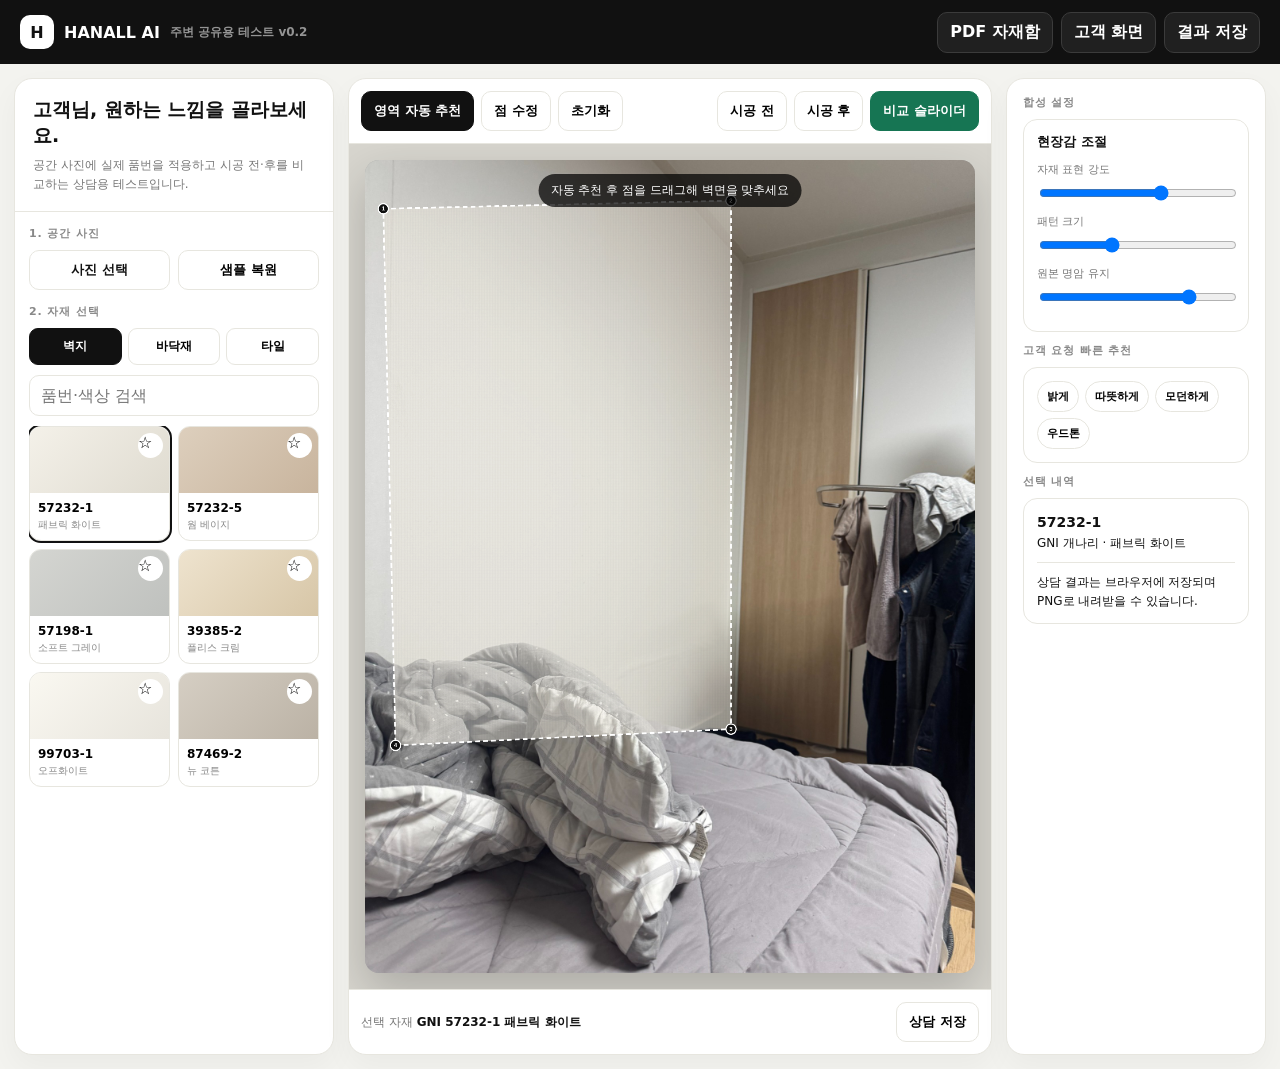
==== index.html @ 9198818e "Add files via upload" ====
<!doctype html>
<html lang="ko">
<head>
<meta charset="utf-8"><meta name="viewport" content="width=device-width,initial-scale=1,viewport-fit=cover">
<title>HANALL AI 상담 시뮬레이터 v0.2</title>
<style>
:root{--bg:#f3f3ef;--panel:#fff;--ink:#111;--muted:#777;--line:#e7e6df;--accent:#171717;--green:#167553;--soft:#f8f7f3}
*{box-sizing:border-box}body{margin:0;font-family:Pretendard,"Noto Sans KR",system-ui,sans-serif;background:var(--bg);color:var(--ink)}button,input,select{font:inherit}button{cursor:pointer}
.app{min-height:100vh;display:grid;grid-template-rows:64px 1fr}.top{height:64px;background:#111;color:#fff;display:flex;align-items:center;justify-content:space-between;padding:0 20px}.brand{display:flex;align-items:center;gap:10px;font-weight:900}.logo{width:34px;height:34px;border-radius:10px;background:#fff;color:#111;display:grid;place-items:center}.ver{opacity:.55;font-size:12px;font-weight:600}.top-actions{display:flex;gap:8px}.top button{border:1px solid #3b3b3b;background:#202020;color:#fff;border-radius:10px;padding:9px 12px;font-weight:700}
.layout{display:grid;grid-template-columns:320px minmax(0,1fr) 260px;gap:14px;padding:14px;min-height:0}.panel{background:#fff;border:1px solid var(--line);border-radius:18px;overflow:hidden;box-shadow:0 12px 30px rgba(0,0,0,.04)}
.left{display:flex;flex-direction:column}.intro{padding:18px;border-bottom:1px solid var(--line)}h1{font-size:19px;margin:0 0 7px}.intro p{font-size:12px;line-height:1.55;color:var(--muted);margin:0}.section{padding:14px}.label{font-size:11px;font-weight:900;letter-spacing:.08em;color:#888;margin-bottom:9px}.upload{display:flex;gap:8px}.btn{border:1px solid var(--line);background:#fff;border-radius:10px;padding:10px 12px;font-weight:800;font-size:13px}.btn.primary{background:#111;color:#fff;border-color:#111}.btn.green{background:var(--green);color:#fff;border-color:var(--green)}.upload .btn{flex:1;text-align:center}.tabs{display:grid;grid-template-columns:repeat(3,1fr);gap:6px}.tab{border:1px solid var(--line);background:#fff;border-radius:9px;padding:9px 4px;font-size:12px;font-weight:900}.tab.active{background:#111;color:#fff;border-color:#111}.search{width:100%;border:1px solid var(--line);padding:10px 11px;border-radius:10px;margin:10px 0}.products{display:grid;grid-template-columns:1fr 1fr;gap:8px;overflow:auto;max-height:calc(100vh - 340px)}.product{border:1px solid var(--line);border-radius:12px;overflow:hidden;background:#fff;text-align:left;padding:0}.product.active{outline:2px solid #111}.swatch{height:66px;background-size:cover}.meta{padding:8px}.meta b{display:block;font-size:12px}.meta small{display:block;color:#888;font-size:10px;margin-top:3px}.fav{position:absolute;right:6px;top:6px;background:#fff;border:0;border-radius:50%;width:25px;height:25px}.pwrap{position:relative}
.center{display:grid;grid-template-rows:auto minmax(0,1fr) auto}.toolbar{display:flex;justify-content:space-between;gap:8px;padding:12px;border-bottom:1px solid var(--line);flex-wrap:wrap}.toolbar>div{display:flex;gap:7px;align-items:center}.stageWrap{background:#d7d5ce;display:grid;place-items:center;padding:16px;overflow:auto}.stage{position:relative;width:min(100%,1050px);background:#aaa;border-radius:14px;overflow:hidden;box-shadow:0 18px 45px rgba(0,0,0,.2)}#img{display:block;width:100%;height:auto}canvas{position:absolute;inset:0;width:100%;height:100%;touch-action:none}.message{position:absolute;top:14px;left:50%;transform:translateX(-50%);background:rgba(0,0,0,.72);color:#fff;padding:8px 12px;border-radius:999px;font-size:12px;white-space:nowrap}.compareLine{position:absolute;top:0;bottom:0;width:3px;background:#fff;box-shadow:0 0 0 1px rgba(0,0,0,.2);display:none}.compareKnob{position:absolute;top:50%;left:50%;width:42px;height:42px;border-radius:50%;background:#fff;transform:translate(-50%,-50%);display:grid;place-items:center;font-weight:900}.bottom{padding:12px;border-top:1px solid var(--line);display:flex;justify-content:space-between;gap:10px;align-items:center}.status{font-size:12px;color:#777}.status strong{color:#111}
.right{padding:16px;overflow:auto}.card{border:1px solid var(--line);border-radius:14px;padding:13px;margin-bottom:11px;background:#fff}.card h3{font-size:13px;margin:0 0 10px}.control{display:grid;gap:6px;margin:11px 0}.control label{font-size:11px;color:#777}.control input{width:100%}.chips{display:flex;flex-wrap:wrap;gap:6px}.chip{border:1px solid var(--line);border-radius:999px;padding:7px 9px;background:#fff;font-size:11px;font-weight:800}.chip.active{background:#111;color:#fff}.suggest{display:grid;gap:7px}.suggest button{text-align:left;border:1px solid var(--line);background:var(--soft);border-radius:10px;padding:9px;font-size:11px}.selection{font-size:12px;line-height:1.55}.selection b{display:block;font-size:14px}.modal{position:fixed;inset:0;background:rgba(0,0,0,.58);display:none;align-items:center;justify-content:center;z-index:40;padding:18px}.modal.open{display:flex}.modalBox{background:#fff;border-radius:20px;padding:20px;width:min(720px,96vw);max-height:88vh;overflow:auto}.modalHead{display:flex;justify-content:space-between;align-items:center}.drop{border:2px dashed #c9c6bd;border-radius:15px;padding:28px;text-align:center;background:#faf9f5;margin-top:15px}.catalogs{margin-top:12px;display:grid;gap:8px}.catalog{border:1px solid var(--line);border-radius:11px;padding:11px;display:flex;justify-content:space-between;align-items:center}.pill{background:#eaf6f1;color:#126c4e;border-radius:999px;padding:5px 8px;font-size:10px;font-weight:900}.toast{position:fixed;right:18px;bottom:18px;background:#111;color:#fff;border-radius:11px;padding:11px 14px;opacity:0;transform:translateY(8px);transition:.2s;z-index:50}.toast.show{opacity:1;transform:none}.presentation .left,.presentation .right,.presentation .toolbar,.presentation .bottom,.presentation .top-actions{display:none}.presentation .layout{grid-template-columns:1fr}.presentation .center{height:calc(100vh - 92px)}.presentation .stageWrap{padding:0}.presentation .stage{width:auto;max-width:100%;max-height:100%;border-radius:0}.presentation .top{justify-content:center}
@media(max-width:1050px){.layout{grid-template-columns:280px 1fr}.right{display:none}}@media(max-width:760px){.layout{grid-template-columns:1fr;padding:7px}.left{order:2}.center{order:1;min-height:65vh}.products{max-height:330px;grid-template-columns:repeat(3,1fr)}.top{padding:0 10px}.ver{display:none}}
</style>
</head>
<body>
<div class="app" id="app"><header class="top"><div class="brand"><span class="logo">H</span>HANALL AI <span class="ver">주변 공유용 테스트 v0.2</span></div><div class="top-actions"><button id="catalogBtn">PDF 자재함</button><button id="presentBtn">고객 화면</button><button id="exportBtn">결과 저장</button></div></header>
<div class="layout">
<aside class="panel left"><div class="intro"><h1>고객님, 원하는 느낌을 골라보세요.</h1><p>공간 사진에 실제 품번을 적용하고 시공 전·후를 비교하는 상담용 테스트입니다.</p></div>
<div class="section"><div class="label">1. 공간 사진</div><div class="upload"><label class="btn">사진 선택<input id="file" type="file" accept="image/*" hidden></label><button class="btn" id="sample">샘플 복원</button></div></div>
<div class="section" style="padding-top:0"><div class="label">2. 자재 선택</div><div class="tabs"><button class="tab active" data-type="wall">벽지</button><button class="tab" data-type="floor">바닥재</button><button class="tab" data-type="tile">타일</button></div><input class="search" id="search" placeholder="품번·색상 검색"><div class="products" id="products"></div></div></aside>
<main class="panel center"><div class="toolbar"><div><button class="btn primary" id="auto">영역 자동 추천</button><button class="btn" id="edit">점 수정</button><button class="btn" id="reset">초기화</button></div><div><button class="btn" id="before">시공 전</button><button class="btn" id="after">시공 후</button><button class="btn green" id="compare">비교 슬라이더</button></div></div>
<div class="stageWrap"><div class="stage" id="stage"><img id="img" src="[data-uri]" alt="공간 사진"><canvas id="canvas"></canvas><div class="message" id="message">자동 추천 후 점을 드래그해 벽면을 맞추세요</div><div class="compareLine" id="compareLine"><div class="compareKnob">↔</div></div></div></div>
<div class="bottom"><div class="status">선택 자재 <strong id="selected">GNI 57232-1 패브릭 화이트</strong></div><div><button class="btn" id="saveProject">상담 저장</button></div></div></main>
<aside class="panel right"><div class="label">합성 설정</div><div class="card"><h3>현장감 조절</h3><div class="control"><label>자재 표현 강도</label><input id="opacity" type="range" min="25" max="100" value="72"></div><div class="control"><label>패턴 크기</label><input id="scale" type="range" min="25" max="220" value="95"></div><div class="control"><label>원본 명암 유지</label><input id="light" type="range" min="0" max="100" value="78"></div></div><div class="label">고객 요청 빠른 추천</div><div class="card"><div class="chips"><button class="chip" data-tag="bright">밝게</button><button class="chip" data-tag="warm">따뜻하게</button><button class="chip" data-tag="gray">모던하게</button><button class="chip" data-tag="wood">우드톤</button></div></div><div class="label">선택 내역</div><div class="card selection"><b id="selCode">57232-1</b><span id="selInfo">GNI 개나리 · 패브릭 화이트</span><hr style="border:0;border-top:1px solid var(--line);margin:10px 0"><span>상담 결과는 브라우저에 저장되며 PNG로 내려받을 수 있습니다.</span></div></aside>
</div></div>
<div class="modal" id="modal"><div class="modalBox"><div class="modalHead"><div><h2 style="margin:0">자재 PDF 보관함</h2><p style="margin:5px 0 0;color:#777;font-size:12px">이번 버전은 PDF 파일명과 종류를 이 기기의 브라우저에 저장합니다. 실제 품번·패턴 자동 추출은 서버 연결 버전에서 적용합니다.</p></div><button class="btn" id="close">닫기</button></div><div class="drop"><b>벽지·바닥재·타일 PDF 업로드</b><br><input id="pdf" type="file" accept="application/pdf" multiple style="margin-top:12px"><div style="margin-top:8px"><select id="pdfType"><option value="벽지">벽지</option><option value="바닥재">바닥재</option><option value="타일">타일</option></select></div></div><div class="catalogs" id="catalogs"></div></div></div><div class="toast" id="toast"></div>
<script>
const products={wall:[
{code:'57232-1',brand:'GNI 개나리',name:'패브릭 화이트',tags:['bright'],colors:['#f4f1e9','#dfdbd0'],kind:'fabric'},
{code:'57232-5',brand:'GNI 개나리',name:'웜 베이지',tags:['warm'],colors:['#ddcfbd','#c8b49d'],kind:'fabric'},
{code:'57198-1',brand:'GNI 개나리',name:'소프트 그레이',tags:['gray'],colors:['#d4d5d1','#bfc1be'],kind:'noise'},
{code:'39385-2',brand:'GNI 개나리',name:'플리스 크림',tags:['warm','bright'],colors:['#eee3ce','#d7c6a7'],kind:'dot'},
{code:'99703-1',brand:'SAFEGUARD',name:'오프화이트',tags:['bright'],colors:['#faf8f1','#e7e4dc'],kind:'line'},
{code:'87469-2',brand:'GNI 개나리',name:'뉴 코튼',tags:['gray'],colors:['#d5cec3','#bbb2a5'],kind:'fabric'}],
floor:[{code:'F-2101',brand:'HANALL SAMPLE',name:'내추럴 오크',tags:['wood','warm'],colors:['#b98a60','#805735'],kind:'wood'},{code:'F-2102',brand:'HANALL SAMPLE',name:'화이트 오크',tags:['wood','bright'],colors:['#e3d5bf','#bfa789'],kind:'wood'},{code:'F-2103',brand:'HANALL SAMPLE',name:'월넛',tags:['wood','warm'],colors:['#73503a','#39251b'],kind:'wood'}],
tile:[{code:'T-6001',brand:'HANALL SAMPLE',name:'오프화이트 600각',tags:['bright'],colors:['#e2e0db','#b9b8b4'],kind:'tile'},{code:'T-6002',brand:'HANALL SAMPLE',name:'콘크리트 그레이',tags:['gray'],colors:['#aaa9a4','#777873'],kind:'tile'},{code:'T-6003',brand:'HANALL SAMPLE',name:'베이지 스톤',tags:['warm'],colors:['#cfbea7','#9f8c74'],kind:'tile'}]};
let type='wall', current=products.wall[0], points=[], dragging=-1, editMode=true, showAfter=true, compareMode=false, compareX=.5, filterTag='';
const $=s=>document.querySelector(s), img=$('#img'), canvas=$('#canvas'), ctx=canvas.getContext('2d'), stage=$('#stage');
function toast(t){const el=$('#toast');el.textContent=t;el.classList.add('show');setTimeout(()=>el.classList.remove('show'),1800)}
function patternFor(p,size=80){const c=document.createElement('canvas');c.width=c.height=size;const x=c.getContext('2d');x.fillStyle=p.colors[0];x.fillRect(0,0,size,size);x.globalAlpha=.45;x.strokeStyle=p.colors[1];x.fillStyle=p.colors[1];if(p.kind==='fabric'){for(let i=0;i<size;i+=4){x.beginPath();x.moveTo(i,0);x.lineTo(i,size);x.stroke()}for(let j=0;j<size;j+=7){x.globalAlpha=.16;x.beginPath();x.moveTo(0,j);x.lineTo(size,j);x.stroke()}}else if(p.kind==='wood'){for(let i=0;i<size;i+=Math.max(12,size/4)){x.globalAlpha=.7;x.fillRect(i,0,2,size);x.globalAlpha=.22;x.beginPath();x.moveTo(i+4,0);x.bezierCurveTo(i+14,size*.3,i-2,size*.7,i+10,size);x.stroke()}}else if(p.kind==='tile'){x.globalAlpha=.7;x.lineWidth=2;x.strokeRect(1,1,size-2,size-2);x.globalAlpha=.12;for(let i=0;i<10;i++)x.fillRect(Math.random()*size,Math.random()*size,2,2)}else if(p.kind==='dot'){for(let i=0;i<80;i++){x.globalAlpha=.18;x.beginPath();x.arc(Math.random()*size,Math.random()*size,Math.random()*1.4+.4,0,7);x.fill()}}else{for(let i=0;i<size;i+=5){x.globalAlpha=.18;x.fillRect(i,0,1,size)}}return c}
function swatchCSS(p){return `linear-gradient(135deg,${p.colors[0]},${p.colors[1]})`}
function renderProducts(){const q=$('#search').value.toLowerCase();$('#products').innerHTML='';products[type].filter(p=>(!filterTag||p.tags.includes(filterTag))&&(p.code+p.name+p.brand).toLowerCase().includes(q)).forEach(p=>{const b=document.createElement('button');b.className='product '+(p.code===current.code?'active':'');b.innerHTML=`<div class="pwrap"><div class="swatch" style="background:${swatchCSS(p)}"></div><span class="fav">☆</span></div><div class="meta"><b>${p.code}</b><small>${p.name}</small></div>`;b.onclick=()=>{current=p;$('#selected').textContent=`${p.brand} ${p.code} ${p.name}`;$('#selCode').textContent=p.code;$('#selInfo').textContent=`${p.brand} · ${p.name}`;renderProducts();draw()};$('#products').appendChild(b)})}
function fit(){canvas.width=img.naturalWidth||1200;canvas.height=img.naturalHeight||800;stage.style.aspectRatio=`${canvas.width}/${canvas.height}`;if(!points.length)autoRegion();else draw()}
function autoRegion(){const w=canvas.width,h=canvas.height;if(type==='floor')points=[[.08*w,.70*h],[.90*w,.70*h],[.98*w,.98*h],[.02*w,.98*h]];else if(type==='tile')points=[[.1*w,.18*h],[.62*w,.10*h],[.62*w,.70*h],[.08*w,.72*h]];else points=[[.03*w,.06*h],[.60*w,.05*h],[.60*w,.70*h],[.05*w,.72*h]];draw();toast('영역을 자동 추천했습니다')}
function path(){ctx.beginPath();points.forEach((p,i)=>i?ctx.lineTo(...p):ctx.moveTo(...p));ctx.closePath()}
function draw(){if(!canvas.width)return;ctx.clearRect(0,0,canvas.width,canvas.height);if(showAfter&&points.length){ctx.save();path();ctx.clip();const size=+$('#scale').value;const pat=ctx.createPattern(patternFor(current,Math.max(25,size)),'repeat');ctx.globalAlpha=+$('#opacity').value/100;ctx.fillStyle=pat;ctx.fillRect(0,0,canvas.width,canvas.height);ctx.globalCompositeOperation='multiply';ctx.globalAlpha=(+$('#light').value/100)*.42;ctx.drawImage(img,0,0,canvas.width,canvas.height);ctx.restore()}if(compareMode){const cut=compareX*canvas.width;ctx.save();ctx.beginPath();ctx.rect(cut,0,canvas.width-cut,canvas.height);ctx.clip();ctx.clearRect(0,0,canvas.width,canvas.height);ctx.restore();const line=$('#compareLine');line.style.display='block';line.style.left=(compareX*100)+'%'}else $('#compareLine').style.display='none';if(editMode&&!compareMode){ctx.save();path();ctx.strokeStyle='#fff';ctx.lineWidth=Math.max(2,canvas.width/350);ctx.setLineDash([12,8]);ctx.stroke();ctx.setLineDash([]);points.forEach((p,i)=>{ctx.beginPath();ctx.arc(p[0],p[1],Math.max(8,canvas.width/120),0,7);ctx.fillStyle='#111';ctx.fill();ctx.strokeStyle='#fff';ctx.lineWidth=3;ctx.stroke();ctx.fillStyle='#fff';ctx.font=`bold ${Math.max(10,canvas.width/100)}px sans-serif`;ctx.textAlign='center';ctx.textBaseline='middle';ctx.fillText(i+1,p[0],p[1])});ctx.restore()}}
function pos(e){const r=canvas.getBoundingClientRect(),t=e.touches?e.touches[0]:e;return[(t.clientX-r.left)*canvas.width/r.width,(t.clientY-r.top)*canvas.height/r.height]}
canvas.onpointerdown=e=>{if(compareMode){compareX=pos(e)[0]/canvas.width;draw();return}if(!editMode)return;const p=pos(e);dragging=points.findIndex(q=>Math.hypot(q[0]-p[0],q[1]-p[1])<canvas.width/35)};canvas.onpointermove=e=>{if(compareMode&&e.buttons){compareX=Math.max(0,Math.min(1,pos(e)[0]/canvas.width));draw()}else if(dragging>=0){points[dragging]=pos(e);draw()}};canvas.onpointerup=()=>dragging=-1;canvas.onpointerleave=()=>dragging=-1;
img.onload=fit;document.querySelectorAll('.tab').forEach(b=>b.onclick=()=>{document.querySelector('.tab.active').classList.remove('active');b.classList.add('active');type=b.dataset.type;current=products[type][0];filterTag='';document.querySelectorAll('.chip').forEach(c=>c.classList.remove('active'));renderProducts();autoRegion()});
$('#search').oninput=renderProducts;['opacity','scale','light'].forEach(id=>$('#'+id).oninput=draw);$('#auto').onclick=autoRegion;$('#edit').onclick=()=>{editMode=!editMode;$('#edit').textContent=editMode?'점 수정 중':'점 수정';draw()};$('#reset').onclick=()=>{points=[];autoRegion()};$('#before').onclick=()=>{showAfter=false;compareMode=false;draw()};$('#after').onclick=()=>{showAfter=true;compareMode=false;draw()};$('#compare').onclick=()=>{showAfter=true;compareMode=!compareMode;draw()};
$('#file').onchange=e=>{const f=e.target.files[0];if(f){img.src=URL.createObjectURL(f);points=[];toast('사진을 불러왔습니다')}};$('#sample').onclick=()=>{img.src='[data-uri]';points=[]};
document.querySelectorAll('.chip').forEach(c=>c.onclick=()=>{filterTag=filterTag===c.dataset.tag?'':c.dataset.tag;document.querySelectorAll('.chip').forEach(x=>x.classList.toggle('active',x.dataset.tag===filterTag));renderProducts()});
function exportImage(){const out=document.createElement('canvas');out.width=canvas.width;out.height=canvas.height;const o=out.getContext('2d');o.drawImage(img,0,0,out.width,out.height);o.drawImage(canvas,0,0);const a=document.createElement('a');a.download=`HANALL_${current.code}.png`;a.href=out.toDataURL('image/png');a.click();toast('결과 이미지를 저장했습니다')}
$('#exportBtn').onclick=exportImage;$('#saveProject').onclick=()=>{localStorage.setItem('hanall_project',JSON.stringify({type,code:current.code,points,opacity:$('#opacity').value,scale:$('#scale').value,date:new Date().toISOString()}));toast('상담 내용을 저장했습니다')};
$('#presentBtn').onclick=()=>{$('#app').classList.toggle('presentation');$('#presentBtn').textContent=$('#app').classList.contains('presentation')?'편집 화면':'고객 화면';setTimeout(draw,100)};
$('#catalogBtn').onclick=()=>{$('#modal').classList.add('open');renderCatalogs()};$('#close').onclick=()=>$('#modal').classList.remove('open');$('#pdf').onchange=e=>{const arr=JSON.parse(localStorage.getItem('hanall_catalogs')||'[]');[...e.target.files].forEach(f=>arr.push({name:f.name,type:$('#pdfType').value,date:new Date().toLocaleDateString('ko-KR')}));localStorage.setItem('hanall_catalogs',JSON.stringify(arr));renderCatalogs();toast('PDF를 자재함에 저장했습니다')};function renderCatalogs(){const arr=JSON.parse(localStorage.getItem('hanall_catalogs')||'[]');$('#catalogs').innerHTML=arr.length?'':'<div style="text-align:center;color:#999;font-size:12px;padding:20px">등록된 PDF가 없습니다.</div>';arr.forEach((x,i)=>{const d=document.createElement('div');d.className='catalog';d.innerHTML=`<div><b style="font-size:12px">${x.name}</b><div style="font-size:10px;color:#888;margin-top:3px">${x.date}</div></div><span class="pill">${x.type}</span>`;$('#catalogs').appendChild(d)})}
renderProducts();if(img.complete)fit();
</script>
</body></html>
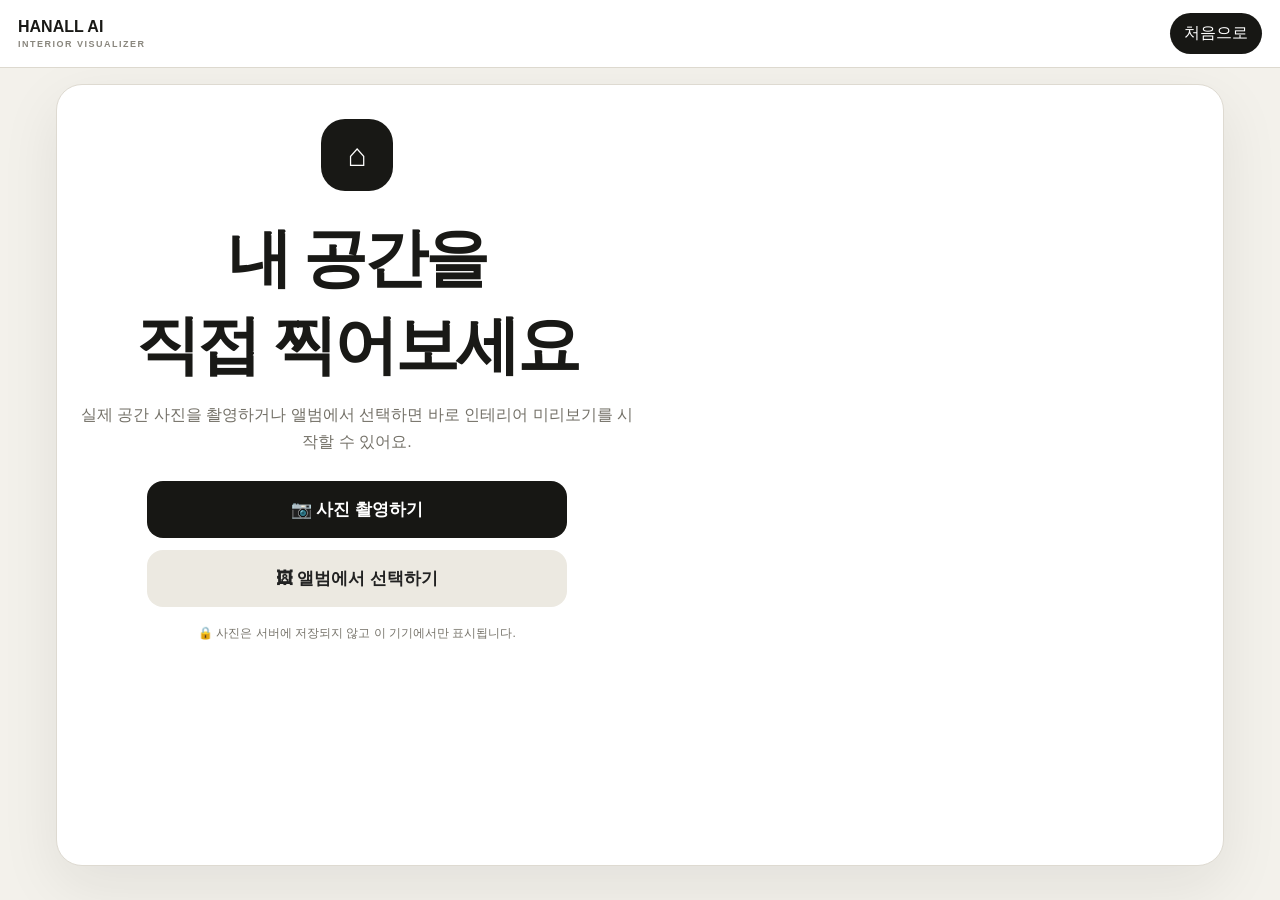
==== commit b13c3c60: "v0.3 모바일 사진 업로드" ====
--- a/index.html
+++ b/index.html
@@ -1,61 +1,44 @@
 <!doctype html>
 <html lang="ko">
 <head>
-<meta charset="utf-8"><meta name="viewport" content="width=device-width,initial-scale=1,viewport-fit=cover">
-<title>HANALL AI 상담 시뮬레이터 v0.2</title>
+<meta charset="utf-8">
+<meta name="viewport" content="width=device-width,initial-scale=1,viewport-fit=cover">
+<meta name="theme-color" content="#11110f">
+<title>HANALL AI</title>
 <style>
-:root{--bg:#f3f3ef;--panel:#fff;--ink:#111;--muted:#777;--line:#e7e6df;--accent:#171717;--green:#167553;--soft:#f8f7f3}
-*{box-sizing:border-box}body{margin:0;font-family:Pretendard,"Noto Sans KR",system-ui,sans-serif;background:var(--bg);color:var(--ink)}button,input,select{font:inherit}button{cursor:pointer}
-.app{min-height:100vh;display:grid;grid-template-rows:64px 1fr}.top{height:64px;background:#111;color:#fff;display:flex;align-items:center;justify-content:space-between;padding:0 20px}.brand{display:flex;align-items:center;gap:10px;font-weight:900}.logo{width:34px;height:34px;border-radius:10px;background:#fff;color:#111;display:grid;place-items:center}.ver{opacity:.55;font-size:12px;font-weight:600}.top-actions{display:flex;gap:8px}.top button{border:1px solid #3b3b3b;background:#202020;color:#fff;border-radius:10px;padding:9px 12px;font-weight:700}
-.layout{display:grid;grid-template-columns:320px minmax(0,1fr) 260px;gap:14px;padding:14px;min-height:0}.panel{background:#fff;border:1px solid var(--line);border-radius:18px;overflow:hidden;box-shadow:0 12px 30px rgba(0,0,0,.04)}
-.left{display:flex;flex-direction:column}.intro{padding:18px;border-bottom:1px solid var(--line)}h1{font-size:19px;margin:0 0 7px}.intro p{font-size:12px;line-height:1.55;color:var(--muted);margin:0}.section{padding:14px}.label{font-size:11px;font-weight:900;letter-spacing:.08em;color:#888;margin-bottom:9px}.upload{display:flex;gap:8px}.btn{border:1px solid var(--line);background:#fff;border-radius:10px;padding:10px 12px;font-weight:800;font-size:13px}.btn.primary{background:#111;color:#fff;border-color:#111}.btn.green{background:var(--green);color:#fff;border-color:var(--green)}.upload .btn{flex:1;text-align:center}.tabs{display:grid;grid-template-columns:repeat(3,1fr);gap:6px}.tab{border:1px solid var(--line);background:#fff;border-radius:9px;padding:9px 4px;font-size:12px;font-weight:900}.tab.active{background:#111;color:#fff;border-color:#111}.search{width:100%;border:1px solid var(--line);padding:10px 11px;border-radius:10px;margin:10px 0}.products{display:grid;grid-template-columns:1fr 1fr;gap:8px;overflow:auto;max-height:calc(100vh - 340px)}.product{border:1px solid var(--line);border-radius:12px;overflow:hidden;background:#fff;text-align:left;padding:0}.product.active{outline:2px solid #111}.swatch{height:66px;background-size:cover}.meta{padding:8px}.meta b{display:block;font-size:12px}.meta small{display:block;color:#888;font-size:10px;margin-top:3px}.fav{position:absolute;right:6px;top:6px;background:#fff;border:0;border-radius:50%;width:25px;height:25px}.pwrap{position:relative}
-.center{display:grid;grid-template-rows:auto minmax(0,1fr) auto}.toolbar{display:flex;justify-content:space-between;gap:8px;padding:12px;border-bottom:1px solid var(--line);flex-wrap:wrap}.toolbar>div{display:flex;gap:7px;align-items:center}.stageWrap{background:#d7d5ce;display:grid;place-items:center;padding:16px;overflow:auto}.stage{position:relative;width:min(100%,1050px);background:#aaa;border-radius:14px;overflow:hidden;box-shadow:0 18px 45px rgba(0,0,0,.2)}#img{display:block;width:100%;height:auto}canvas{position:absolute;inset:0;width:100%;height:100%;touch-action:none}.message{position:absolute;top:14px;left:50%;transform:translateX(-50%);background:rgba(0,0,0,.72);color:#fff;padding:8px 12px;border-radius:999px;font-size:12px;white-space:nowrap}.compareLine{position:absolute;top:0;bottom:0;width:3px;background:#fff;box-shadow:0 0 0 1px rgba(0,0,0,.2);display:none}.compareKnob{position:absolute;top:50%;left:50%;width:42px;height:42px;border-radius:50%;background:#fff;transform:translate(-50%,-50%);display:grid;place-items:center;font-weight:900}.bottom{padding:12px;border-top:1px solid var(--line);display:flex;justify-content:space-between;gap:10px;align-items:center}.status{font-size:12px;color:#777}.status strong{color:#111}
-.right{padding:16px;overflow:auto}.card{border:1px solid var(--line);border-radius:14px;padding:13px;margin-bottom:11px;background:#fff}.card h3{font-size:13px;margin:0 0 10px}.control{display:grid;gap:6px;margin:11px 0}.control label{font-size:11px;color:#777}.control input{width:100%}.chips{display:flex;flex-wrap:wrap;gap:6px}.chip{border:1px solid var(--line);border-radius:999px;padding:7px 9px;background:#fff;font-size:11px;font-weight:800}.chip.active{background:#111;color:#fff}.suggest{display:grid;gap:7px}.suggest button{text-align:left;border:1px solid var(--line);background:var(--soft);border-radius:10px;padding:9px;font-size:11px}.selection{font-size:12px;line-height:1.55}.selection b{display:block;font-size:14px}.modal{position:fixed;inset:0;background:rgba(0,0,0,.58);display:none;align-items:center;justify-content:center;z-index:40;padding:18px}.modal.open{display:flex}.modalBox{background:#fff;border-radius:20px;padding:20px;width:min(720px,96vw);max-height:88vh;overflow:auto}.modalHead{display:flex;justify-content:space-between;align-items:center}.drop{border:2px dashed #c9c6bd;border-radius:15px;padding:28px;text-align:center;background:#faf9f5;margin-top:15px}.catalogs{margin-top:12px;display:grid;gap:8px}.catalog{border:1px solid var(--line);border-radius:11px;padding:11px;display:flex;justify-content:space-between;align-items:center}.pill{background:#eaf6f1;color:#126c4e;border-radius:999px;padding:5px 8px;font-size:10px;font-weight:900}.toast{position:fixed;right:18px;bottom:18px;background:#111;color:#fff;border-radius:11px;padding:11px 14px;opacity:0;transform:translateY(8px);transition:.2s;z-index:50}.toast.show{opacity:1;transform:none}.presentation .left,.presentation .right,.presentation .toolbar,.presentation .bottom,.presentation .top-actions{display:none}.presentation .layout{grid-template-columns:1fr}.presentation .center{height:calc(100vh - 92px)}.presentation .stageWrap{padding:0}.presentation .stage{width:auto;max-width:100%;max-height:100%;border-radius:0}.presentation .top{justify-content:center}
-@media(max-width:1050px){.layout{grid-template-columns:280px 1fr}.right{display:none}}@media(max-width:760px){.layout{grid-template-columns:1fr;padding:7px}.left{order:2}.center{order:1;min-height:65vh}.products{max-height:330px;grid-template-columns:repeat(3,1fr)}.top{padding:0 10px}.ver{display:none}}
+:root{font-family:Arial,'Noto Sans KR',sans-serif;color:#191916;background:#f3f1eb}*{box-sizing:border-box}body{margin:0}button,input{font:inherit}.app{min-height:100vh}.top{height:68px;padding:0 18px;display:flex;align-items:center;justify-content:space-between;background:#fff;border-bottom:1px solid #ddd9cf;position:sticky;top:0;z-index:10}.brand{font-weight:800}.brand small{display:block;font-size:9px;letter-spacing:1.5px;color:#89867d;margin-top:3px}.pill{border:0;border-radius:999px;background:#171714;color:#fff;padding:10px 14px}.wrap{max-width:1200px;margin:auto;padding:16px}.hero{background:#fff;border:1px solid #dedad1;border-radius:26px;overflow:hidden;box-shadow:0 20px 60px rgba(30,30,20,.08)}.screen{display:none}.screen.active{display:block}.empty{min-height:calc(100vh - 120px);padding:34px 20px;display:grid;place-items:center;text-align:center}.empty-inner{max-width:560px}.icon{width:72px;height:72px;border-radius:24px;background:#181815;color:#fff;display:grid;place-items:center;margin:auto;font-size:32px}.empty h1{font-size:clamp(34px,8vw,64px);letter-spacing:-3px;margin:24px 0 12px}.empty p{color:#747168;line-height:1.7;margin:0 0 26px}.actions{display:grid;gap:12px;max-width:420px;margin:auto}.action{border:0;border-radius:16px;padding:17px;font-weight:700;font-size:17px}.camera{background:#171714;color:#fff}.album{background:#ece9e1;color:#222}.privacy{display:flex;justify-content:center;gap:7px;color:#77746b;font-size:12px;margin-top:18px}.content{padding:18px}.grid{display:grid;grid-template-columns:1.4fr .6fr;gap:16px}.stage{position:relative;min-height:68vh;border-radius:20px;overflow:hidden;background:#ddd}.stage img{width:100%;height:100%;position:absolute;inset:0;object-fit:cover}.shade{position:absolute;inset:0;mix-blend-mode:multiply;pointer-events:none}.badge{position:absolute;left:14px;top:14px;background:rgba(20,20,18,.78);color:#fff;border-radius:999px;padding:8px 11px;font-size:11px}.side{display:flex;flex-direction:column;gap:12px}.panel{border:1px solid #dedad1;border-radius:18px;padding:16px}.panel h2{margin:0 0 6px;font-size:18px}.panel p{margin:0;color:#77746b;font-size:13px;line-height:1.5}.row{display:grid;grid-template-columns:1fr 1fr;gap:10px;margin-top:14px}.row button{border:0;border-radius:14px;padding:13px;font-weight:700}.dark{background:#171714;color:#fff}.light{background:#ece9e1}.progress-wrap{height:10px;background:#ece9e1;border-radius:999px;overflow:hidden;margin-top:14px}.progress{height:100%;width:0;background:#171714;transition:.35s}.status{font-size:12px;color:#77746b;margin-top:8px}.swatches{display:grid;grid-template-columns:1fr 1fr;gap:10px;margin-top:14px}.swatch{border:1px solid #dedad1;border-radius:14px;padding:9px;background:#fff;text-align:left}.swatch span{display:block;height:58px;border-radius:10px;margin-bottom:7px}.swatch b{font-size:13px}.swatch small{display:block;color:#77746b;margin-top:2px}.swatch.selected{outline:3px solid #171714}.notice{background:#f5f1e7;border-radius:14px;padding:13px 15px;color:#5f5c54;font-size:12px}.hidden{display:none!important}@media(max-width:820px){.wrap{padding:10px}.hero{border-radius:20px}.grid{grid-template-columns:1fr}.stage{min-height:62vh}}
 </style>
 </head>
 <body>
-<div class="app" id="app"><header class="top"><div class="brand"><span class="logo">H</span>HANALL AI <span class="ver">주변 공유용 테스트 v0.2</span></div><div class="top-actions"><button id="catalogBtn">PDF 자재함</button><button id="presentBtn">고객 화면</button><button id="exportBtn">결과 저장</button></div></header>
-<div class="layout">
-<aside class="panel left"><div class="intro"><h1>고객님, 원하는 느낌을 골라보세요.</h1><p>공간 사진에 실제 품번을 적용하고 시공 전·후를 비교하는 상담용 테스트입니다.</p></div>
-<div class="section"><div class="label">1. 공간 사진</div><div class="upload"><label class="btn">사진 선택<input id="file" type="file" accept="image/*" hidden></label><button class="btn" id="sample">샘플 복원</button></div></div>
-<div class="section" style="padding-top:0"><div class="label">2. 자재 선택</div><div class="tabs"><button class="tab active" data-type="wall">벽지</button><button class="tab" data-type="floor">바닥재</button><button class="tab" data-type="tile">타일</button></div><input class="search" id="search" placeholder="품번·색상 검색"><div class="products" id="products"></div></div></aside>
-<main class="panel center"><div class="toolbar"><div><button class="btn primary" id="auto">영역 자동 추천</button><button class="btn" id="edit">점 수정</button><button class="btn" id="reset">초기화</button></div><div><button class="btn" id="before">시공 전</button><button class="btn" id="after">시공 후</button><button class="btn green" id="compare">비교 슬라이더</button></div></div>
-<div class="stageWrap"><div class="stage" id="stage"><img id="img" src="[data-uri]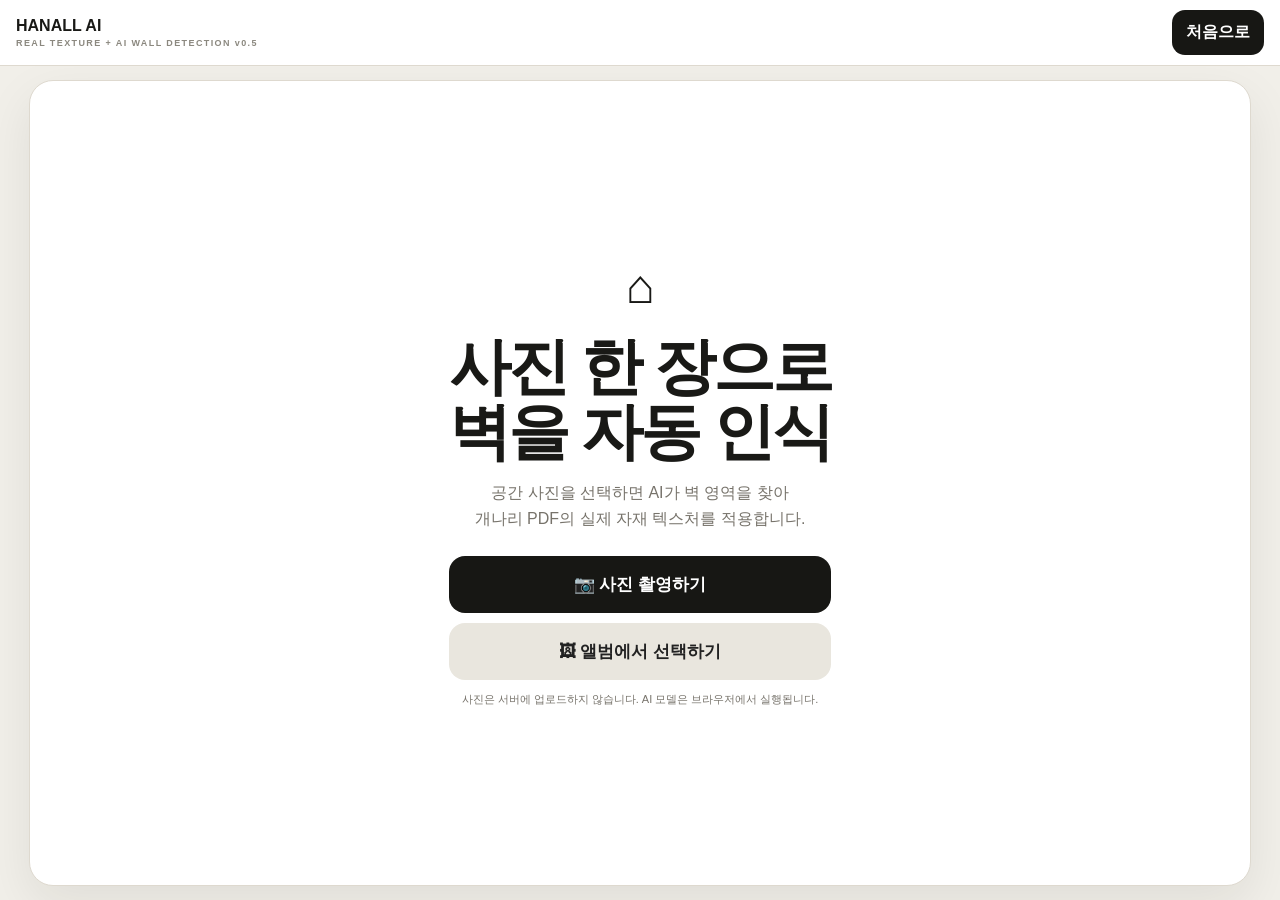
